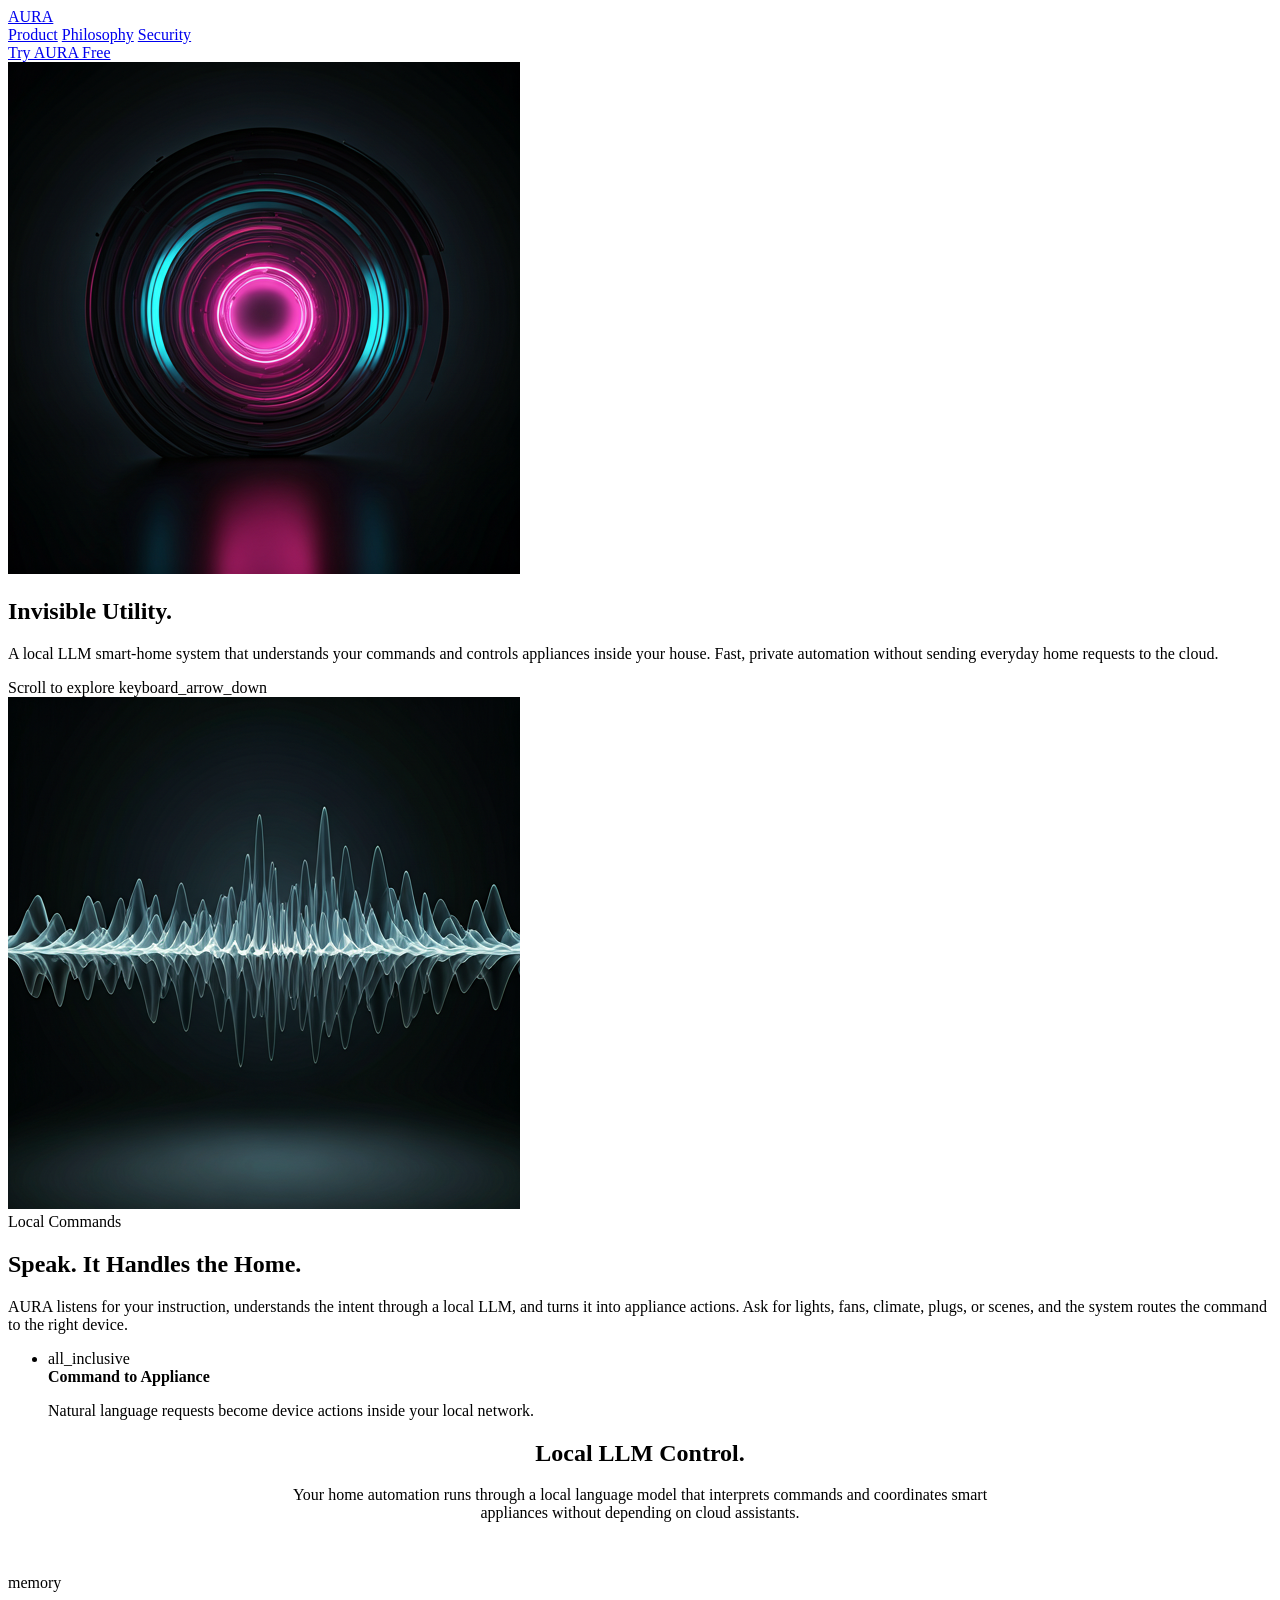
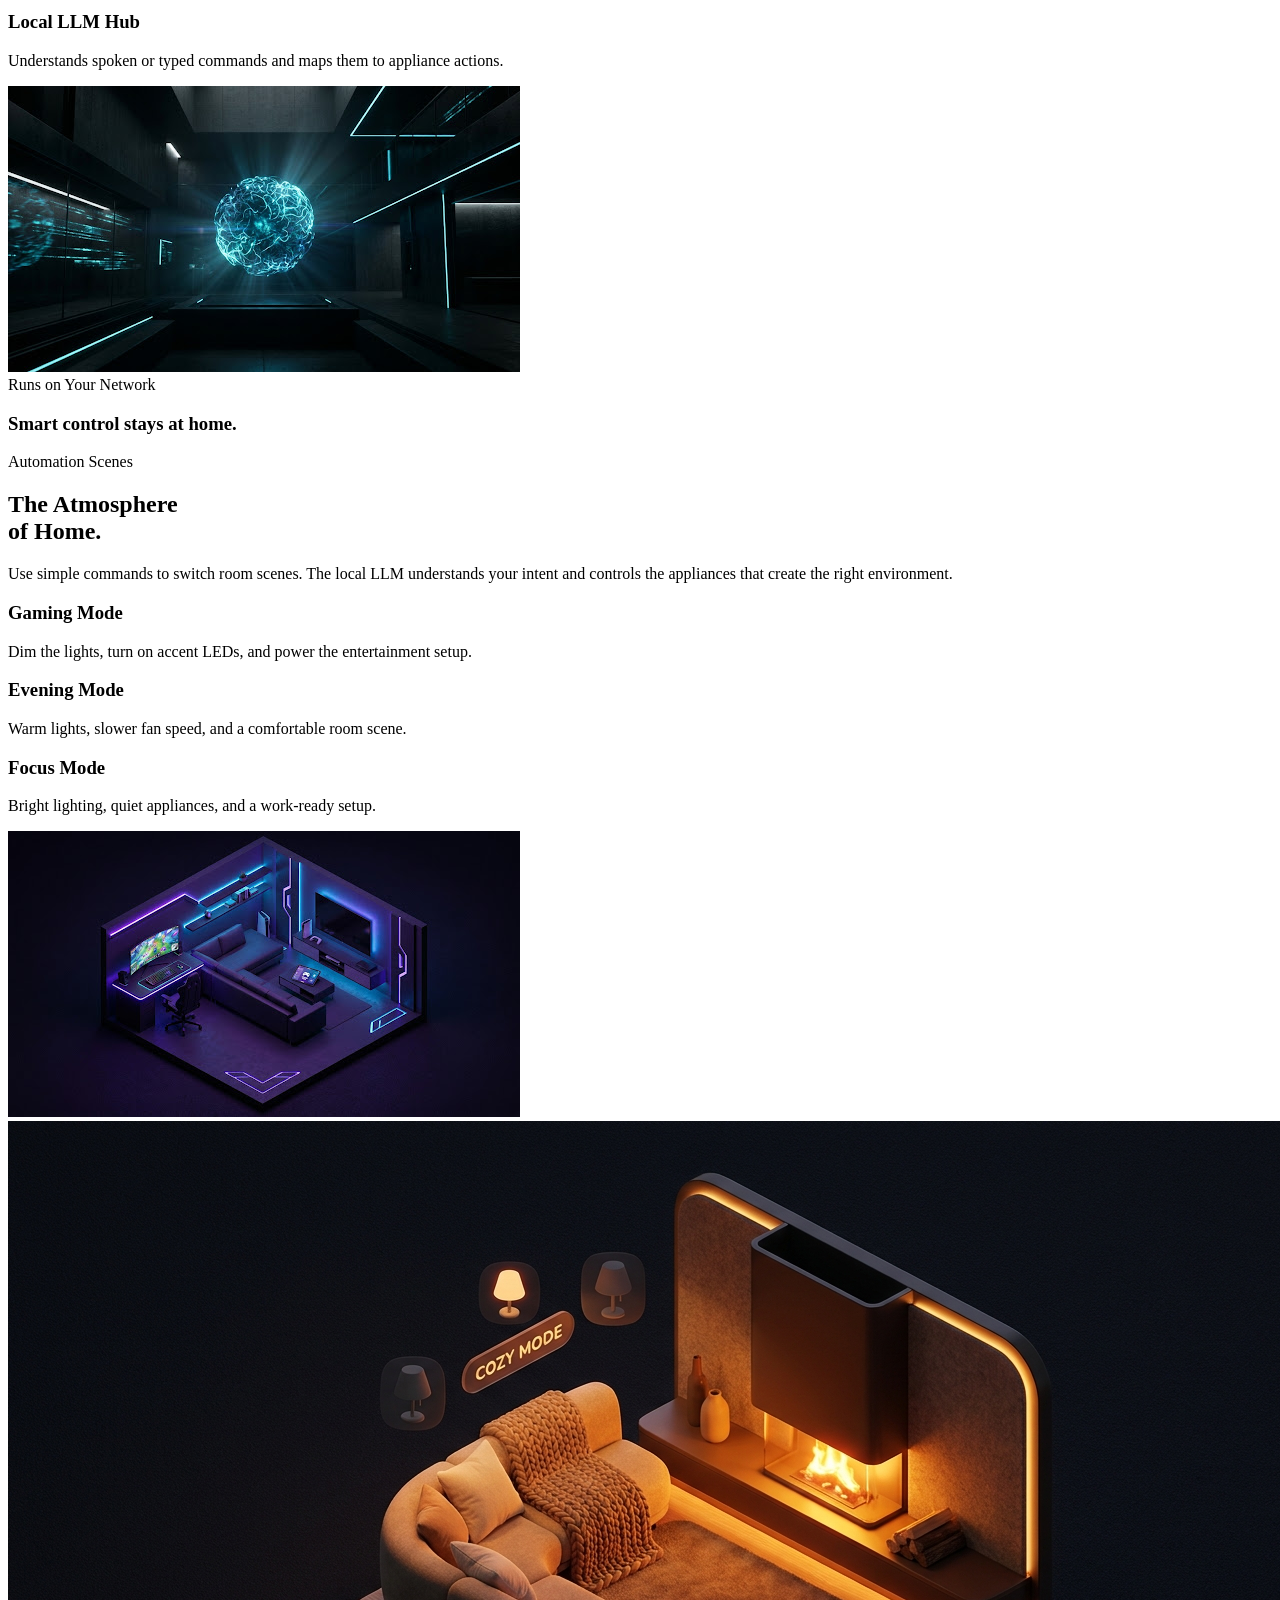
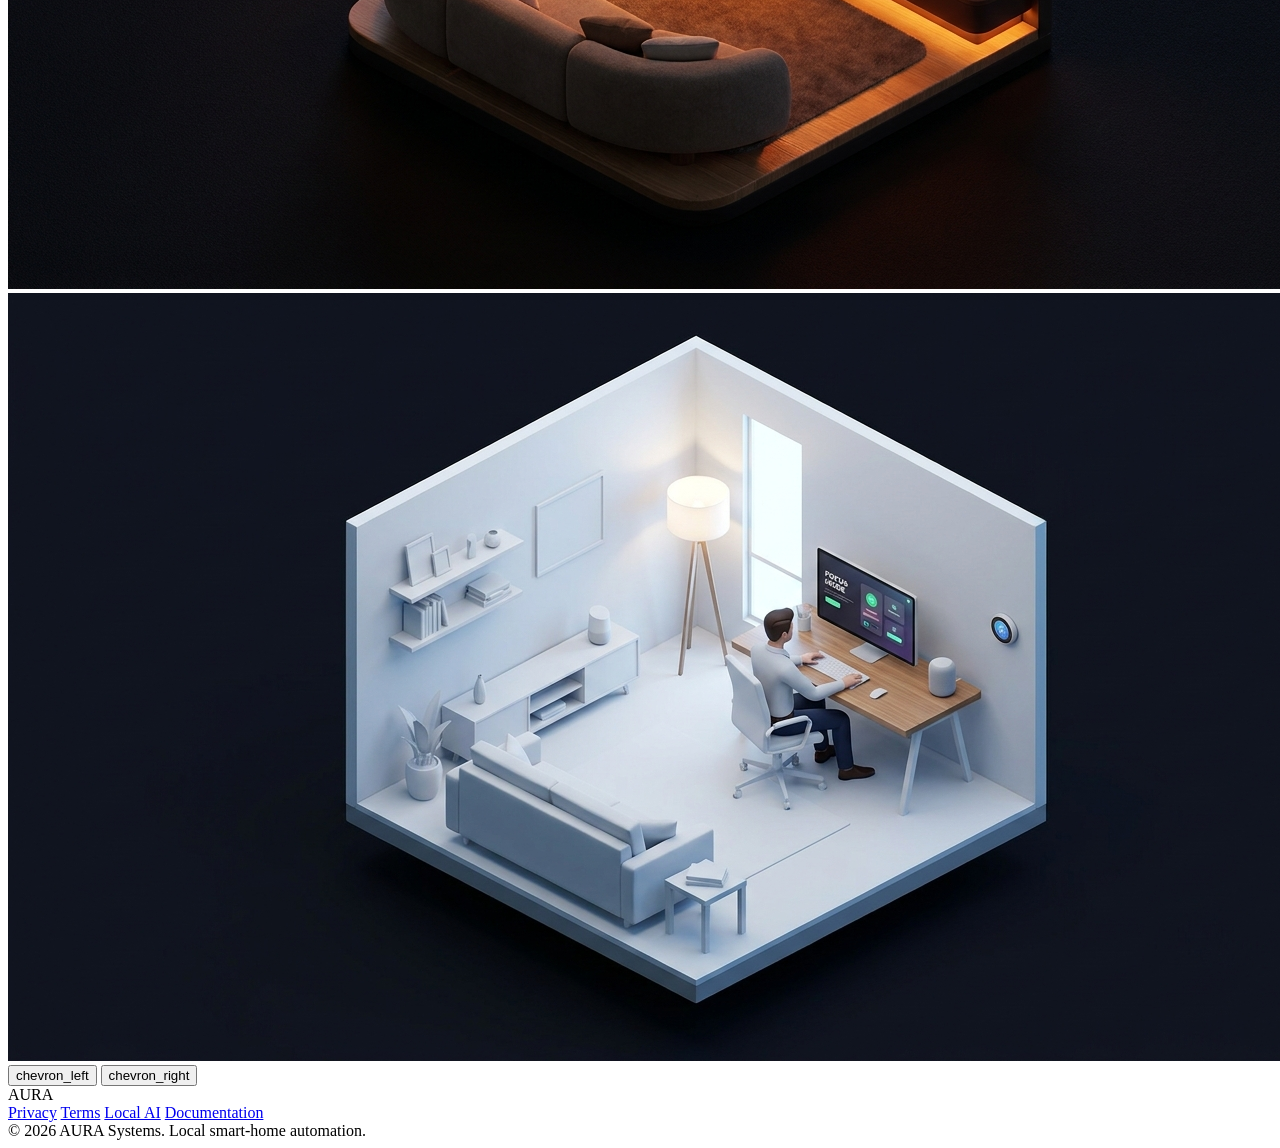
==== index.html @ 3f2d6377 "added assets" ====
<!doctype html>
<html lang="en">
  <head>
    <meta charset="utf-8" />
    <meta name="viewport" content="width=device-width, initial-scale=1" />
    <title>AURA | Invisible Utility</title>
    <link rel="stylesheet" href="styles.css" />
  </head>
  <body>
    <nav class="site-nav" aria-label="Main navigation">
      <div class="nav-inner">
        <a class="brand" href="index.html">AURA</a>
        <div class="nav-links">
          <a class="active" href="index.html">Product</a>
          <a href="philosophy.html">Philosophy</a>
          <a href="security.html">Security</a>
        </div>
        <a class="button primary" href="#atmosphere">Try AURA Free</a>
      </div>
    </nav>

    <main class="page">
      <section class="hero">
        <img class="hero-orb" src="assets/hero-orb.png" alt="" />
        <div class="hero-copy reveal">
          <h1>Invisible Utility.</h1>
          <p>A local LLM smart-home system that understands your commands and controls appliances inside your house. Fast, private automation without sending everyday home requests to the cloud.</p>
        </div>
        <div class="scroll-cue">
          <span>Scroll to explore</span>
          <span class="material-symbols-outlined">keyboard_arrow_down</span>
        </div>
      </section>

      <section class="section two-col" id="sense">
        <div class="glass image-card reveal" data-hover>
          <img src="assets/sound-wave.png" alt="Abstract glass sound wave representing ambient sensing" />
        </div>
        <div class="text-stack reveal">
          <span class="chip" style="color: var(--purple-soft)">Local Commands</span>
          <h2>Speak. It Handles the Home.</h2>
          <p>AURA listens for your instruction, understands the intent through a local LLM, and turns it into appliance actions. Ask for lights, fans, climate, plugs, or scenes, and the system routes the command to the right device.</p>
          <ul class="rule-list">
            <li>
              <span class="material-symbols-outlined">all_inclusive</span>
              <div>
                <strong>Command to Appliance</strong>
                <p>Natural language requests become device actions inside your local network.</p>
              </div>
            </li>
          </ul>
        </div>
      </section>

      <section class="section" id="edge">
        <div class="text-stack reveal" style="text-align: center; max-width: 760px; margin: 0 auto 52px">
          <h2>Local LLM Control.</h2>
          <p>Your home automation runs through a local language model that interprets commands and coordinates smart appliances without depending on cloud assistants.</p>
        </div>
        <div class="bento">
          <article class="glass card square reveal" data-hover>
            <span class="material-symbols-outlined icon">memory</span>
            <h3>Local LLM Hub</h3>
            <p>Understands spoken or typed commands and maps them to appliance actions.</p>
          </article>
          <article class="glass wide-card reveal" data-hover>
            <img src="assets/local-control-core.png" alt="Cinematic local processing core in a dark room" />
            <div class="overlay">
              <span class="chip">Runs on Your Network</span>
              <h3>Smart control stays at home.</h3>
            </div>
          </article>
        </div>
      </section>

      <section class="section atmosphere" id="atmosphere">
        <div>
          <span class="mono-label">Automation Scenes</span>
          <h2 class="section-heading">The Atmosphere<br />of Home.</h2>
          <p class="lead">Use simple commands to switch room scenes. The local LLM understands your intent and controls the appliances that create the right environment.</p>
          <div class="mode-list">
            <div class="mode-item active" style="color: var(--purple-soft)" data-mode="gaming">
              <h3>Gaming Mode</h3>
              <p>Dim the lights, turn on accent LEDs, and power the entertainment setup.</p>
            </div>
            <div class="mode-item" style="color: var(--amber)" data-mode="cozy">
              <h3>Evening Mode</h3>
              <p>Warm lights, slower fan speed, and a comfortable room scene.</p>
            </div>
            <div class="mode-item" style="color: var(--cyan)" data-mode="focus">
              <h3>Focus Mode</h3>
              <p>Bright lighting, quiet appliances, and a work-ready setup.</p>
            </div>
          </div>
        </div>
        <div class="glass mode-frame" data-hover>
          <img class="active" data-mode-image="gaming" src="assets/room-gaming.png" alt="Gaming atmosphere room" />
          <img data-mode-image="cozy" src="assets/room-cozy.png" alt="Cozy atmosphere room" />
          <img data-mode-image="focus" src="assets/room-focus.png" alt="Deep work atmosphere room" />
          <div class="mode-controls" aria-label="Room image controls">
            <button class="mode-swipe" type="button" data-mode-step="-1" aria-label="Previous room image">
              <span class="material-symbols-outlined">chevron_left</span>
            </button>
            <button class="mode-swipe" type="button" data-mode-step="1" aria-label="Next room image">
              <span class="material-symbols-outlined">chevron_right</span>
            </button>
          </div>
        </div>
      </section>
    </main>

    <footer class="footer">
      <div class="footer-inner">
        <div class="footer-brand">AURA</div>
        <div class="footer-links">
          <a href="philosophy.html">Privacy</a>
          <a href="#">Terms</a>
          <a href="security.html">Local AI</a>
          <a href="#">Documentation</a>
        </div>
        <div class="copyright">© 2026 AURA Systems. Local smart-home automation.</div>
      </div>
    </footer>

    <script src="app.js"></script>
  </body>
</html>
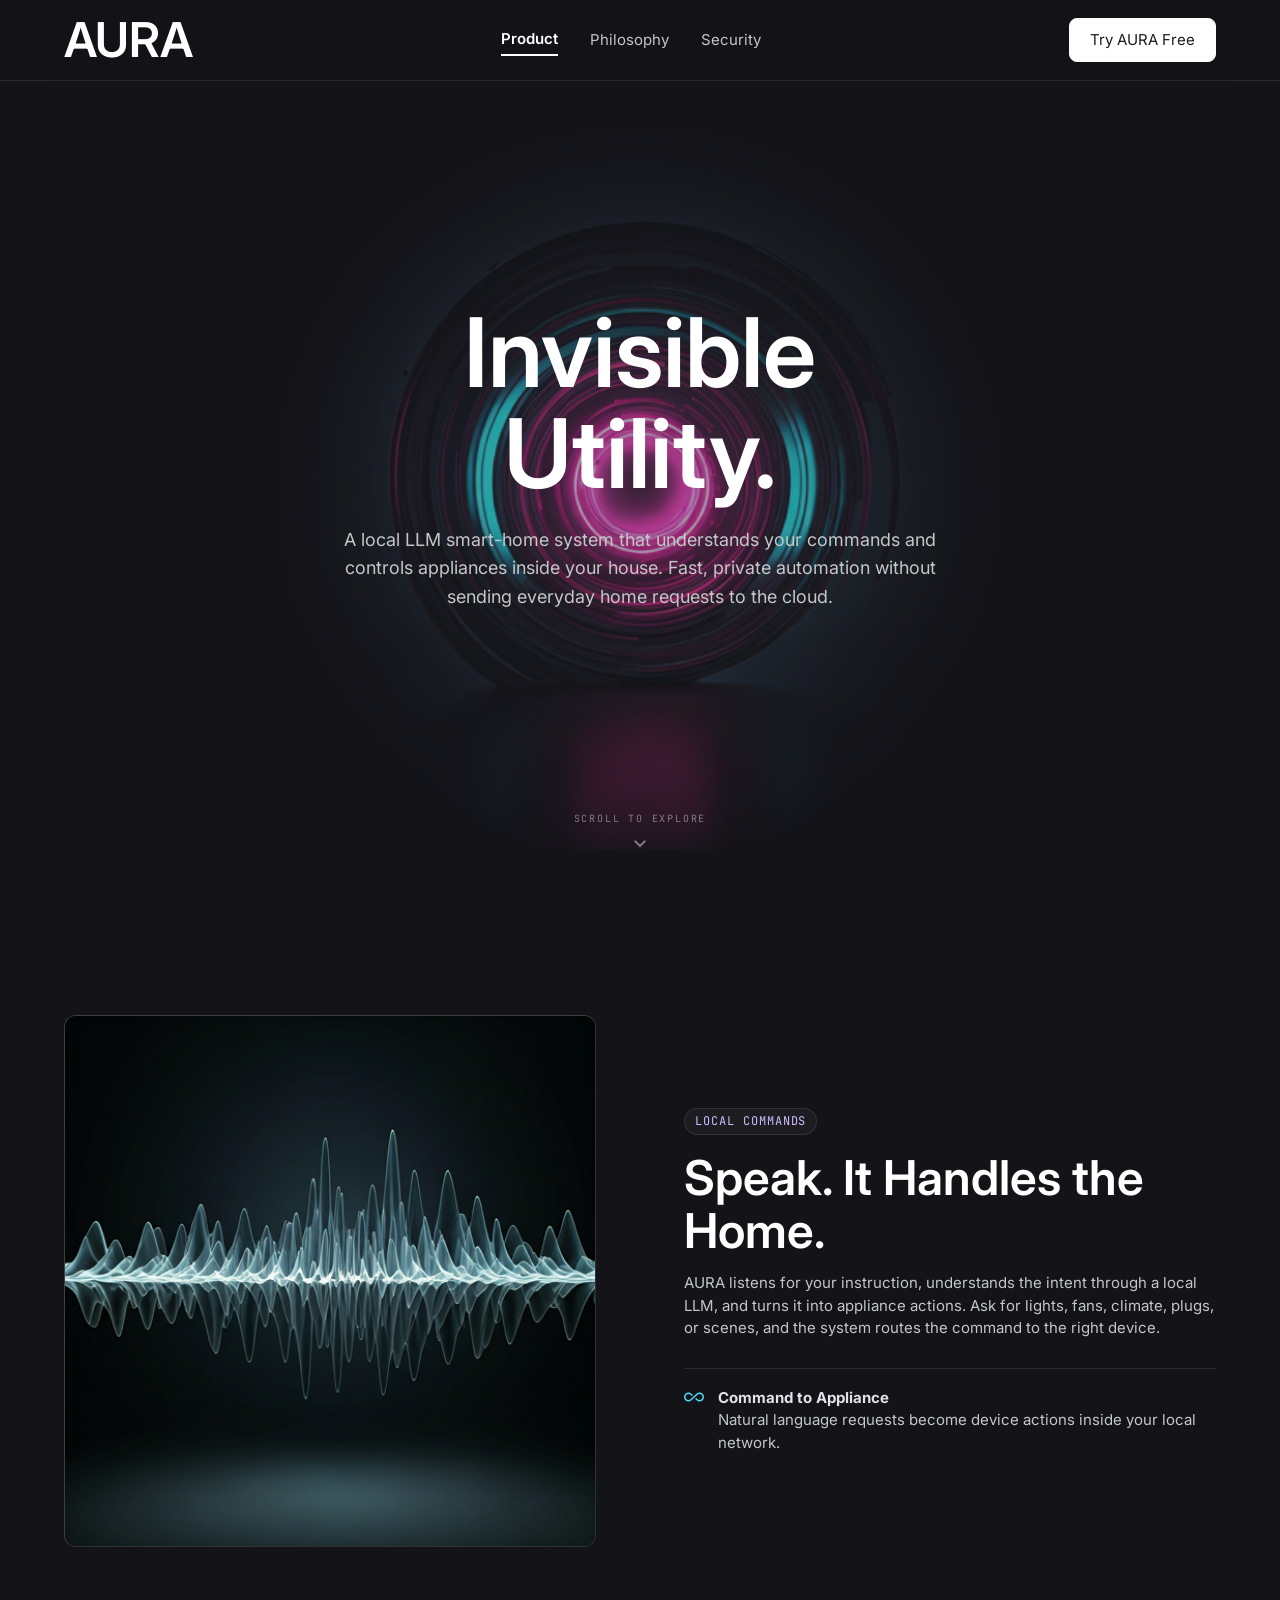
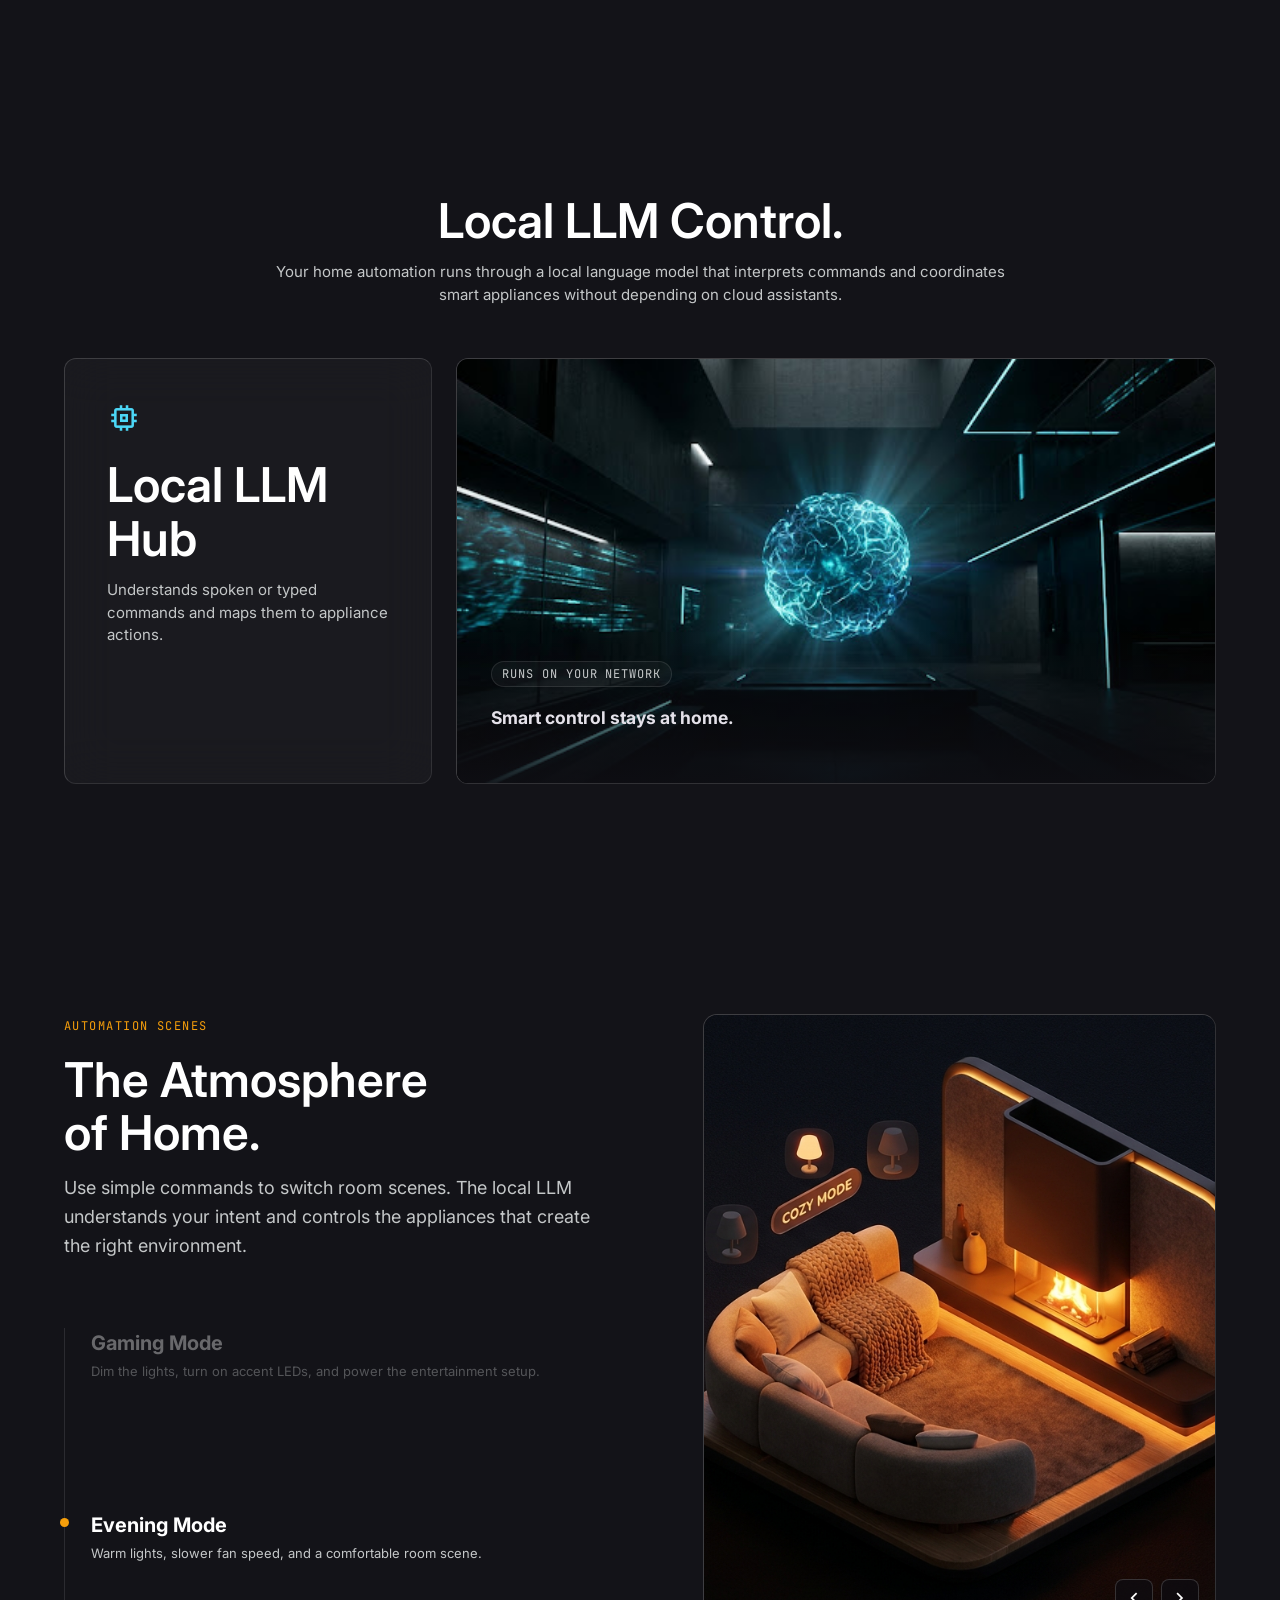
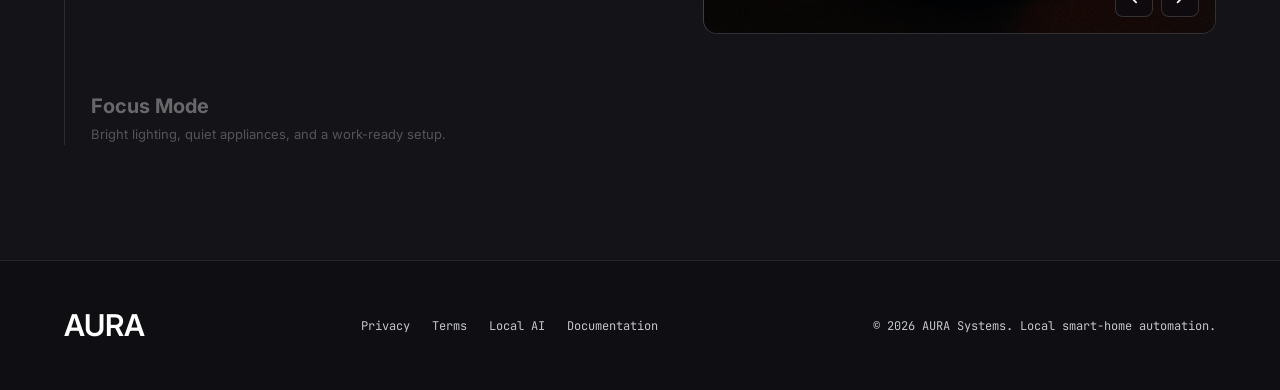
==== commit 7c5dcf1c: "changed behaviour" ====
--- a/index.html
+++ b/index.html
@@ -21,7 +21,7 @@
 
     <main class="page">
       <section class="hero">
-        <img class="hero-orb" src="assets/hero-orb.png" alt="" />
+        <img class="hero-orb" src="assets/hero-orb.png" alt="" width="512" height="512" decoding="async" />
         <div class="hero-copy reveal">
           <h1>Invisible Utility.</h1>
           <p>A local LLM smart-home system that understands your commands and controls appliances inside your house. Fast, private automation without sending everyday home requests to the cloud.</p>
@@ -34,7 +34,7 @@
 
       <section class="section two-col" id="sense">
         <div class="glass image-card reveal" data-hover>
-          <img src="assets/sound-wave.png" alt="Abstract glass sound wave representing ambient sensing" />
+          <img src="assets/sound-wave.png" alt="Abstract glass sound wave representing ambient sensing" width="512" height="512" loading="lazy" decoding="async" />
         </div>
         <div class="text-stack reveal">
           <span class="chip" style="color: var(--purple-soft)">Local Commands</span>
@@ -64,7 +64,7 @@
             <p>Understands spoken or typed commands and maps them to appliance actions.</p>
           </article>
           <article class="glass wide-card reveal" data-hover>
-            <img src="assets/local-control-core.png" alt="Cinematic local processing core in a dark room" />
+            <img src="assets/local-control-core.png" alt="Cinematic local processing core in a dark room" width="512" height="286" loading="lazy" decoding="async" />
             <div class="overlay">
               <span class="chip">Runs on Your Network</span>
               <h3>Smart control stays at home.</h3>
@@ -79,24 +79,24 @@
           <h2 class="section-heading">The Atmosphere<br />of Home.</h2>
           <p class="lead">Use simple commands to switch room scenes. The local LLM understands your intent and controls the appliances that create the right environment.</p>
           <div class="mode-list">
-            <div class="mode-item active" style="color: var(--purple-soft)" data-mode="gaming">
+            <button class="mode-item active" type="button" style="color: var(--purple-soft)" data-mode="gaming" aria-pressed="true">
               <h3>Gaming Mode</h3>
               <p>Dim the lights, turn on accent LEDs, and power the entertainment setup.</p>
-            </div>
-            <div class="mode-item" style="color: var(--amber)" data-mode="cozy">
+            </button>
+            <button class="mode-item" type="button" style="color: var(--amber)" data-mode="cozy" aria-pressed="false">
               <h3>Evening Mode</h3>
               <p>Warm lights, slower fan speed, and a comfortable room scene.</p>
-            </div>
-            <div class="mode-item" style="color: var(--cyan)" data-mode="focus">
+            </button>
+            <button class="mode-item" type="button" style="color: var(--cyan)" data-mode="focus" aria-pressed="false">
               <h3>Focus Mode</h3>
               <p>Bright lighting, quiet appliances, and a work-ready setup.</p>
-            </div>
+            </button>
           </div>
         </div>
         <div class="glass mode-frame" data-hover>
-          <img class="active" data-mode-image="gaming" src="assets/room-gaming.png" alt="Gaming atmosphere room" />
-          <img data-mode-image="cozy" src="assets/room-cozy.png" alt="Cozy atmosphere room" />
-          <img data-mode-image="focus" src="assets/room-focus.png" alt="Deep work atmosphere room" />
+          <img class="active" data-mode-image="gaming" src="assets/room-gaming.png" alt="Gaming atmosphere room" width="512" height="286" loading="lazy" decoding="async" />
+          <img data-mode-image="cozy" src="assets/room-cozy.png" alt="Cozy atmosphere room" width="1376" height="768" loading="lazy" decoding="async" />
+          <img data-mode-image="focus" src="assets/room-focus.png" alt="Deep work atmosphere room" width="1376" height="768" loading="lazy" decoding="async" />
           <div class="mode-controls" aria-label="Room image controls">
             <button class="mode-swipe" type="button" data-mode-step="-1" aria-label="Previous room image">
               <span class="material-symbols-outlined">chevron_left</span>
@@ -118,7 +118,7 @@
           <a href="security.html">Local AI</a>
           <a href="#">Documentation</a>
         </div>
-        <div class="copyright">© 2026 AURA Systems. Local smart-home automation.</div>
+        <div class="copyright">&copy; 2026 AURA Systems. Local smart-home automation.</div>
       </div>
     </footer>
 
--- a/styles.css
+++ b/styles.css
@@ -0,0 +1,1006 @@
+@import url("https://fonts.googleapis.com/css2?family=Inter:wght@400;500;600&family=JetBrains+Mono:wght@500&family=Material+Symbols+Outlined:wght@400;500&display=swap");
+
+:root {
+  color-scheme: dark;
+  --background: #131318;
+  --surface: #1b1b20;
+  --surface-low: #0e0e13;
+  --surface-card: rgba(255, 255, 255, 0.03);
+  --border: rgba(255, 255, 255, 0.1);
+  --border-strong: rgba(255, 255, 255, 0.16);
+  --text: #e4e1e9;
+  --muted: #c4c7c8;
+  --primary: #ffffff;
+  --ink: #1a1c1c;
+  --cyan: #4cd7f6;
+  --purple: #571bc1;
+  --purple-soft: #d0bcff;
+  --amber: #f59e0b;
+  --container: 1440px;
+  --gutter: 24px;
+  --page-x: clamp(20px, 5vw, 64px);
+}
+
+* {
+  box-sizing: border-box;
+}
+
+html {
+  scroll-behavior: smooth;
+  -webkit-text-size-adjust: 100%;
+  text-size-adjust: 100%;
+}
+
+body {
+  margin: 0;
+  min-height: 100vh;
+  background: var(--background);
+  color: var(--text);
+  font-family: Inter, system-ui, -apple-system, BlinkMacSystemFont, "Segoe UI", sans-serif;
+  font-size: 15px;
+  line-height: 1.5;
+  overflow-x: hidden;
+}
+
+:where(h1, h2, h3, h4, p, a, span, strong, blockquote, li, button) {
+  overflow-wrap: anywhere;
+}
+
+body::selection {
+  background: rgba(76, 215, 246, 0.28);
+}
+
+a {
+  color: inherit;
+  text-decoration: none;
+}
+
+img {
+  display: block;
+  max-width: 100%;
+  height: auto;
+}
+
+button {
+  font: inherit;
+}
+
+.material-symbols-outlined {
+  font-family: "Material Symbols Outlined";
+  font-weight: normal;
+  font-style: normal;
+  font-size: 24px;
+  line-height: 1;
+  letter-spacing: normal;
+  text-transform: none;
+  display: inline-block;
+  white-space: nowrap;
+  direction: ltr;
+  font-feature-settings: "liga";
+  -webkit-font-feature-settings: "liga";
+  -webkit-font-smoothing: antialiased;
+}
+
+.site-nav {
+  position: fixed;
+  inset: 0 0 auto;
+  z-index: 20;
+  border-bottom: 1px solid var(--border);
+  background: rgba(19, 19, 24, 0.72);
+  backdrop-filter: blur(24px);
+}
+
+.nav-inner {
+  max-width: var(--container);
+  height: 80px;
+  margin: 0 auto;
+  padding: 0 var(--page-x);
+  display: flex;
+  align-items: center;
+  justify-content: space-between;
+  gap: 24px;
+  min-width: 0;
+}
+
+.brand {
+  color: var(--primary);
+  font-size: clamp(30px, 3.8vw, 48px);
+  font-weight: 600;
+  line-height: 1;
+  flex: 0 0 auto;
+}
+
+.nav-links {
+  display: flex;
+  align-items: center;
+  gap: 32px;
+  color: var(--muted);
+  min-width: 0;
+}
+
+.nav-links a {
+  padding: 4px 0;
+  transition: color 180ms ease;
+}
+
+.nav-links a:hover,
+.nav-links a.active {
+  color: var(--primary);
+}
+
+.nav-links a.active {
+  border-bottom: 2px solid var(--primary);
+  font-weight: 600;
+}
+
+.button {
+  min-height: 38px;
+  border: 1px solid var(--border);
+  border-radius: 8px;
+  padding: 10px 20px;
+  display: inline-flex;
+  align-items: center;
+  justify-content: center;
+  gap: 8px;
+  background: rgba(255, 255, 255, 0.04);
+  color: var(--primary);
+  cursor: pointer;
+  transition: background 180ms ease, border-color 180ms ease, transform 180ms ease;
+  text-align: center;
+}
+
+.button:hover {
+  border-color: var(--border-strong);
+  background: rgba(255, 255, 255, 0.07);
+}
+
+.button.primary {
+  border-color: var(--primary);
+  background: var(--primary);
+  color: var(--ink);
+}
+
+.button.primary:hover {
+  background: #e2e2e2;
+}
+
+.button.mono {
+  font-family: "JetBrains Mono", monospace;
+  font-size: 13px;
+  text-transform: uppercase;
+  letter-spacing: 0.05em;
+}
+
+.page {
+  min-height: 100vh;
+  padding-top: 80px;
+}
+
+.section {
+  max-width: var(--container);
+  margin: 0 auto;
+  padding: clamp(72px, 9vw, 132px) var(--page-x);
+}
+
+.hero {
+  position: relative;
+  min-height: calc(100svh - 80px);
+  display: grid;
+  place-items: center;
+  overflow: hidden;
+  padding: 56px 0 88px;
+}
+
+.hero-orb {
+  position: absolute;
+  width: min(720px, 78vw);
+  aspect-ratio: 1;
+  opacity: 0.64;
+  filter: saturate(1.08);
+  mix-blend-mode: screen;
+  mask-image: radial-gradient(circle, #000 24%, rgba(0, 0, 0, 0.8) 45%, transparent 74%);
+}
+
+.hero-copy {
+  position: relative;
+  z-index: 1;
+  max-width: 760px;
+  padding: 0 var(--page-x);
+  text-align: center;
+}
+
+.hero-copy h1,
+.page-title {
+  margin: 0 0 22px;
+  color: var(--primary);
+  font-size: clamp(48px, 9vw, 96px);
+  line-height: 1.05;
+  font-weight: 600;
+}
+
+.page-title {
+  font-size: clamp(38px, 5vw, 56px);
+}
+
+.hero-copy p,
+.lead {
+  max-width: 680px;
+  margin: 0 0 34px;
+  color: var(--muted);
+  font-size: clamp(16px, 2vw, 18px);
+  line-height: 1.6;
+}
+
+.hero-copy p {
+  margin-inline: auto;
+}
+
+.hero-actions {
+  display: flex;
+  justify-content: center;
+  flex-wrap: wrap;
+  gap: 14px;
+}
+
+.scroll-cue {
+  position: absolute;
+  bottom: 44px;
+  left: 50%;
+  transform: translateX(-50%);
+  display: grid;
+  justify-items: center;
+  gap: 6px;
+  color: rgba(196, 199, 200, 0.58);
+  font-family: "JetBrains Mono", monospace;
+  font-size: 10px;
+  letter-spacing: 0.18em;
+  text-transform: uppercase;
+}
+
+.glass {
+  position: relative;
+  overflow: hidden;
+  border: 1px solid var(--border);
+  border-top-color: var(--border-strong);
+  border-left-color: var(--border-strong);
+  border-radius: 12px;
+  background: var(--surface-card);
+  backdrop-filter: blur(24px);
+  min-width: 0;
+}
+
+.glass[data-hover]::before {
+  content: "";
+  position: absolute;
+  inset: 0;
+  z-index: 0;
+  background: radial-gradient(720px circle at var(--mouse-x, 50%) var(--mouse-y, 50%), rgba(255, 255, 255, 0.07), transparent 40%);
+  opacity: 0;
+  transition: opacity 240ms ease;
+  pointer-events: none;
+}
+
+.glass[data-hover]:hover::before {
+  opacity: 1;
+}
+
+.glass > * {
+  position: relative;
+  z-index: 1;
+}
+
+.two-col {
+  display: grid;
+  grid-template-columns: minmax(0, 1fr) minmax(0, 1fr);
+  gap: clamp(36px, 7vw, 88px);
+  align-items: center;
+  min-width: 0;
+}
+
+.image-card {
+  aspect-ratio: 1;
+}
+
+.image-card img,
+.wide-card img {
+  width: 100%;
+  height: 100%;
+  object-fit: cover;
+}
+
+.eyebrow,
+.chip {
+  display: inline-flex;
+  align-items: center;
+  gap: 8px;
+  width: fit-content;
+  max-width: 100%;
+  border: 1px solid var(--border);
+  border-radius: 999px;
+  padding: 5px 10px;
+  background: rgba(255, 255, 255, 0.04);
+  color: var(--muted);
+  font-family: "JetBrains Mono", monospace;
+  font-size: 12px;
+  line-height: 1.2;
+  letter-spacing: 0.08em;
+  text-transform: uppercase;
+}
+
+.eyebrow::before {
+  content: "";
+  width: 7px;
+  height: 7px;
+  border-radius: 50%;
+  background: var(--cyan);
+  box-shadow: 0 0 16px rgba(76, 215, 246, 0.8);
+}
+
+.text-stack h2,
+.section-heading,
+.card h2,
+.card h3 {
+  margin: 16px 0 14px;
+  color: var(--primary);
+  font-size: clamp(28px, 4vw, 48px);
+  line-height: 1.12;
+  font-weight: 600;
+  max-width: 100%;
+}
+
+.text-stack p,
+.card p,
+.body-copy p {
+  margin: 0;
+  color: var(--muted);
+}
+
+.rule-list {
+  margin: 28px 0 0;
+  padding: 18px 0 0;
+  list-style: none;
+  border-top: 1px solid var(--border);
+}
+
+.rule-list li {
+  display: flex;
+  gap: 14px;
+}
+
+.rule-list .material-symbols-outlined {
+  color: var(--cyan);
+  font-size: 20px;
+}
+
+.bento {
+  display: grid;
+  grid-template-columns: repeat(3, minmax(0, 1fr));
+  gap: var(--gutter);
+}
+
+.card {
+  padding: clamp(24px, 4vw, 42px);
+  min-width: 0;
+}
+
+.card .icon {
+  color: var(--cyan);
+  font-size: 34px;
+}
+
+.square {
+  min-height: 300px;
+}
+
+.wide-card {
+  min-height: 300px;
+  grid-column: span 2;
+}
+
+.wide-card .overlay {
+  position: absolute;
+  inset: auto 0 0;
+  padding: 34px;
+  background: linear-gradient(to top, rgba(14, 14, 19, 0.94), transparent);
+}
+
+.atmosphere {
+  display: grid;
+  grid-template-columns: minmax(0, 0.9fr) minmax(320px, 0.85fr);
+  gap: clamp(36px, 8vw, 96px);
+}
+
+.mode-list {
+  margin-top: 68px;
+  padding-left: 26px;
+  border-left: 1px solid var(--border);
+  display: grid;
+  gap: clamp(58px, 10vw, 140px);
+}
+
+.mode-item {
+  position: relative;
+  display: block;
+  width: 100%;
+  border: 0;
+  padding: 0;
+  background: transparent;
+  color: inherit;
+  text-align: left;
+  opacity: 0.36;
+  cursor: pointer;
+  transition: opacity 200ms ease;
+}
+
+.mode-item:focus-visible {
+  outline: 2px solid currentColor;
+  outline-offset: 10px;
+  border-radius: 4px;
+}
+
+.mode-item::before {
+  content: "";
+  position: absolute;
+  left: -31px;
+  top: 8px;
+  width: 9px;
+  height: 9px;
+  border-radius: 50%;
+  background: currentColor;
+  transform: scale(0);
+  transition: transform 180ms ease;
+}
+
+.mode-item.active {
+  opacity: 1;
+}
+
+.mode-item.active::before {
+  transform: scale(1);
+}
+
+.mode-item h3 {
+  margin: 0 0 4px;
+  color: var(--primary);
+  font-size: 20px;
+}
+
+.mode-item p {
+  margin: 0;
+  color: var(--muted);
+  font-size: 13px;
+}
+
+.mode-frame {
+  position: sticky;
+  top: 112px;
+  height: min(620px, calc(100vh - 148px));
+  border-radius: 14px;
+}
+
+.mode-frame img {
+  position: absolute;
+  inset: 0;
+  width: 100%;
+  height: 100%;
+  object-fit: cover;
+  opacity: 0;
+  transition: opacity 500ms ease;
+}
+
+.mode-frame img.active {
+  opacity: 1;
+}
+
+.mode-controls {
+  position: absolute;
+  right: 16px;
+  bottom: 16px;
+  z-index: 3;
+  display: flex;
+  gap: 8px;
+}
+
+.mode-swipe {
+  width: 38px;
+  height: 38px;
+  border: 1px solid var(--border-strong);
+  border-radius: 8px;
+  display: grid;
+  place-items: center;
+  background: rgba(14, 14, 19, 0.64);
+  color: var(--primary);
+  backdrop-filter: blur(16px);
+  cursor: pointer;
+  transition: background 160ms ease, transform 160ms ease;
+}
+
+.mode-swipe:hover {
+  background: rgba(255, 255, 255, 0.12);
+  transform: translateY(-1px);
+}
+
+.mode-swipe .material-symbols-outlined {
+  font-size: 22px;
+}
+
+.subpage {
+  position: relative;
+  overflow: hidden;
+}
+
+.subpage.grid-bg::before {
+  content: "";
+  position: absolute;
+  inset: 80px 0 0;
+  z-index: -1;
+  background-image: linear-gradient(to right, rgba(255, 255, 255, 0.06) 1px, transparent 1px), linear-gradient(to bottom, rgba(255, 255, 255, 0.06) 1px, transparent 1px);
+  background-size: 72px 72px;
+  opacity: 0.18;
+}
+
+.sub-hero {
+  max-width: var(--container);
+  margin: 0 auto;
+  padding: clamp(82px, 10vw, 144px) var(--page-x) 48px;
+}
+
+.manifesto-row {
+  display: grid;
+  grid-template-columns: minmax(220px, 0.38fr) minmax(0, 0.72fr);
+  gap: clamp(32px, 7vw, 88px);
+  margin-bottom: clamp(80px, 12vw, 150px);
+}
+
+.sticky-label {
+  position: sticky;
+  top: 118px;
+  height: max-content;
+}
+
+.sticky-label h2 {
+  display: flex;
+  align-items: center;
+  gap: 12px;
+  margin: 0;
+  color: var(--primary);
+  font-size: 24px;
+  min-width: 0;
+}
+
+.sticky-label .material-symbols-outlined {
+  color: var(--cyan);
+}
+
+.tiny-rule {
+  width: 48px;
+  height: 1px;
+  margin-top: 22px;
+  background: var(--border);
+}
+
+.body-copy {
+  display: grid;
+  gap: 34px;
+  color: var(--muted);
+  font-size: 18px;
+}
+
+.quote-card {
+  padding: 32px;
+}
+
+.quote-card .label,
+.mono-label {
+  color: var(--amber);
+  font-family: "JetBrains Mono", monospace;
+  font-size: 12px;
+  letter-spacing: 0.12em;
+  text-transform: uppercase;
+}
+
+.quote-card blockquote {
+  margin: 16px 0 0;
+  color: var(--primary);
+  font-size: 21px;
+  font-weight: 500;
+  line-height: 1.5;
+}
+
+.feature-intro {
+  margin-bottom: 48px;
+}
+
+.feature-intro p {
+  max-width: 820px;
+  color: var(--muted);
+  font-size: 18px;
+}
+
+.stat-card {
+  min-height: 320px;
+  display: grid;
+  align-content: center;
+}
+
+.stat-card .number {
+  color: var(--primary);
+  font-size: 54px;
+  font-weight: 600;
+  line-height: 1;
+}
+
+.rhythm {
+  display: grid;
+  grid-template-columns: minmax(0, 0.78fr) minmax(320px, 1fr);
+  gap: clamp(40px, 8vw, 110px);
+  align-items: center;
+  padding-bottom: 48px;
+}
+
+.mini-dashboard {
+  padding: 28px;
+}
+
+.mini-line {
+  display: flex;
+  flex-wrap: wrap;
+  justify-content: space-between;
+  gap: 20px;
+  margin: 24px 0 10px;
+}
+
+.track {
+  height: 4px;
+  border-radius: 999px;
+  overflow: hidden;
+  background: rgba(255, 255, 255, 0.06);
+}
+
+.track span {
+  display: block;
+  height: 100%;
+  background: var(--amber);
+  box-shadow: 0 0 18px rgba(245, 158, 11, 0.5);
+}
+
+.security-grid {
+  display: grid;
+  grid-template-columns: repeat(12, minmax(0, 1fr));
+  gap: var(--gutter);
+}
+
+.security-grid .large {
+  grid-column: span 8;
+}
+
+.security-grid .small {
+  grid-column: span 4;
+}
+
+.security-grid .full {
+  grid-column: 1 / -1;
+}
+
+.bars {
+  display: flex;
+  flex-wrap: wrap;
+  align-items: end;
+  gap: 8px;
+  height: 92px;
+  margin-top: 44px;
+  padding-top: 28px;
+  border-top: 1px solid var(--border);
+}
+
+.bars span {
+  width: 5px;
+  border-radius: 999px;
+  background: #35343a;
+}
+
+.bars span:nth-child(4) {
+  height: 72px;
+  background: var(--cyan);
+  box-shadow: 0 0 18px rgba(76, 215, 246, 0.56);
+}
+
+.zk-card {
+  display: grid;
+  grid-template-columns: minmax(0, 1fr) minmax(320px, 0.85fr);
+  gap: 56px;
+  align-items: center;
+}
+
+.checks {
+  margin: 26px 0 0;
+  padding: 0;
+  list-style: none;
+  display: grid;
+  gap: 13px;
+  color: var(--muted);
+}
+
+.checks li {
+  display: flex;
+  align-items: flex-start;
+  gap: 12px;
+}
+
+.checks .material-symbols-outlined {
+  color: var(--cyan);
+  font-size: 17px;
+}
+
+.lock-graphic {
+  min-height: 260px;
+  display: grid;
+  place-items: center;
+  background: radial-gradient(circle at center, rgba(87, 27, 193, 0.08), transparent 70%), #101015;
+}
+
+.orbit {
+  width: 140px;
+  height: 140px;
+  border: 1px dashed rgba(196, 199, 200, 0.42);
+  border-radius: 50%;
+  display: grid;
+  place-items: center;
+  animation: spin 18s linear infinite;
+}
+
+.orbit-inner {
+  width: 92px;
+  height: 92px;
+  display: grid;
+  place-items: center;
+  border: 1px solid var(--border);
+  border-radius: 50%;
+  animation: spin 18s linear infinite reverse;
+}
+
+.docs-grid {
+  margin-top: 110px;
+  padding-top: 64px;
+  border-top: 1px solid var(--border);
+  display: grid;
+  grid-template-columns: 1fr 1fr;
+  gap: var(--gutter);
+}
+
+.audit-badges {
+  display: flex;
+  flex-wrap: wrap;
+  gap: 12px;
+  margin-top: 28px;
+}
+
+.footer {
+  border-top: 1px solid var(--border);
+  background: var(--surface-low);
+}
+
+.footer-inner {
+  max-width: var(--container);
+  margin: 0 auto;
+  padding: 42px var(--page-x);
+  display: flex;
+  align-items: center;
+  justify-content: space-between;
+  gap: 28px;
+  min-width: 0;
+}
+
+.footer-brand {
+  color: var(--primary);
+  font-size: 30px;
+  font-weight: 600;
+}
+
+.footer-links {
+  display: flex;
+  flex-wrap: wrap;
+  gap: 22px;
+  color: var(--muted);
+  font-family: "JetBrains Mono", monospace;
+  font-size: 12px;
+}
+
+.copyright {
+  color: var(--muted);
+  font-family: "JetBrains Mono", monospace;
+  font-size: 12px;
+  max-width: 100%;
+}
+
+.reveal {
+  opacity: 0;
+  transform: translateY(24px);
+  transition: opacity 640ms ease, transform 640ms ease;
+}
+
+.reveal.visible {
+  opacity: 1;
+  transform: translateY(0);
+}
+
+@keyframes spin {
+  to {
+    transform: rotate(360deg);
+  }
+}
+
+@media (max-width: 840px) {
+  .nav-inner {
+    height: 68px;
+  }
+
+  .site-nav .button {
+    display: none;
+  }
+
+  .nav-links {
+    gap: 16px;
+    font-size: 13px;
+  }
+
+  .brand {
+    font-size: 28px;
+  }
+
+  .page {
+    padding-top: 68px;
+  }
+
+  .hero {
+    min-height: calc(100svh - 68px);
+  }
+
+  .two-col,
+  .atmosphere,
+  .manifesto-row,
+  .rhythm,
+  .zk-card,
+  .docs-grid {
+    grid-template-columns: 1fr;
+  }
+
+  .bento,
+  .security-grid {
+    grid-template-columns: 1fr;
+  }
+
+  .wide-card,
+  .security-grid .large,
+  .security-grid .small,
+  .security-grid .full {
+    grid-column: auto;
+  }
+
+  .mode-frame {
+    position: relative;
+    top: auto;
+    height: auto;
+    aspect-ratio: 4 / 3;
+    order: -1;
+  }
+
+  .mode-list {
+    margin-top: 36px;
+    gap: 32px;
+  }
+
+  .sticky-label {
+    position: relative;
+    top: auto;
+  }
+
+  .footer-inner {
+    align-items: flex-start;
+    flex-direction: column;
+  }
+}
+
+@media (max-width: 560px) {
+  :root {
+    --page-x: clamp(16px, 5vw, 24px);
+    --gutter: 16px;
+  }
+
+  .nav-links {
+    position: fixed;
+    inset: 68px 0 auto;
+    padding: 14px var(--page-x);
+    justify-content: space-between;
+    border-bottom: 1px solid var(--border);
+    background: rgba(19, 19, 24, 0.9);
+  }
+
+  .page {
+    padding-top: 120px;
+  }
+
+  .subpage.grid-bg::before {
+    inset: 120px 0 0;
+  }
+
+  .bars {
+    height: auto;
+    min-height: 92px;
+  }
+
+  .bars .mono-label {
+    flex-basis: 100%;
+    margin-left: 0 !important;
+  }
+
+  .hero {
+    min-height: calc(100svh - 120px);
+    padding-block: 36px 72px;
+  }
+
+  .hero-copy h1,
+  .page-title {
+    font-size: clamp(38px, 15vw, 48px);
+  }
+
+  .hero-actions {
+    display: grid;
+  }
+
+  .section {
+    padding-block: 64px;
+  }
+
+  .sub-hero {
+    padding-top: 64px;
+  }
+
+  .bento,
+  .security-grid,
+  .docs-grid {
+    gap: 16px;
+  }
+
+  .card,
+  .quote-card,
+  .mini-dashboard {
+    padding: 22px;
+  }
+
+  .wide-card .overlay {
+    padding: 22px;
+  }
+
+  .square,
+  .wide-card,
+  .stat-card {
+    min-height: 240px;
+  }
+
+  .mode-frame {
+    aspect-ratio: 1 / 1;
+  }
+
+  .footer-links {
+    gap: 14px 18px;
+  }
+}
+
+@media (max-width: 380px) {
+  .nav-links {
+    font-size: 12px;
+    gap: 10px;
+  }
+
+  .brand {
+    font-size: 25px;
+  }
+
+  .chip,
+  .mono-label,
+  .copyright,
+  .footer-links {
+    font-size: 11px;
+  }
+}
